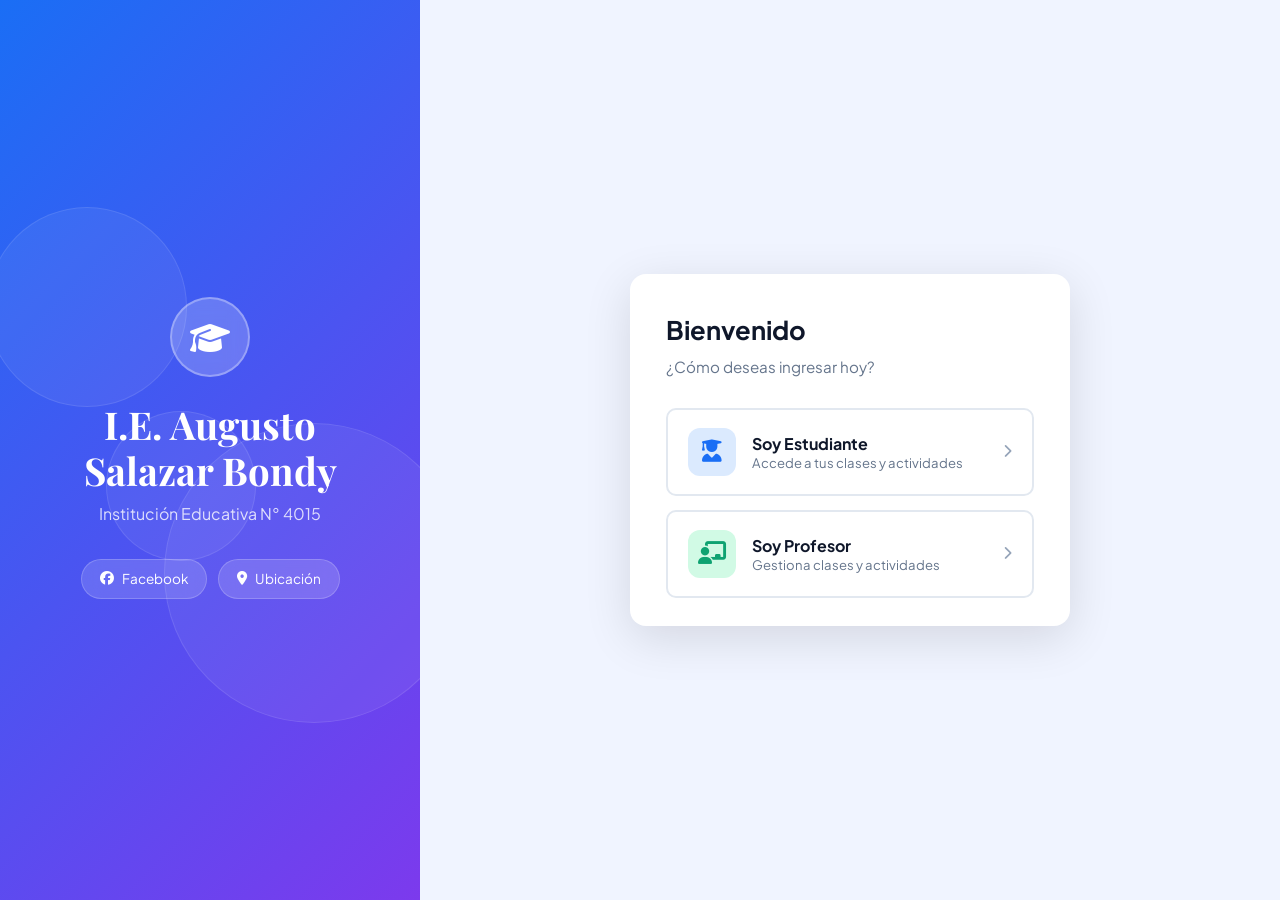
==== index.html @ 87910384 "request" ====
<!DOCTYPE html>
<html lang="es">
<head>
  <meta charset="UTF-8" />
  <meta name="viewport" content="width=device-width, initial-scale=1.0"/>
  <title>I.E. Augusto Salazar Bondy 4015</title>
  <link rel="stylesheet" href="style.css"/>
  <link rel="preconnect" href="https://fonts.googleapis.com"/>
  <link href="https://fonts.googleapis.com/css2?family=Plus+Jakarta+Sans:wght@300;400;500;600;700;800&family=Playfair+Display:wght@600;700&display=swap" rel="stylesheet"/>
  <link rel="stylesheet" href="https://cdnjs.cloudflare.com/ajax/libs/font-awesome/6.5.0/css/all.min.css"/>
</head>
<body class="login-page">

  <!-- Loader global -->
  <div id="global-loader" class="global-loader">
    <div class="loader-inner">
      <div class="loader-logo">ASB</div>
      <div class="loader-spinner"></div>
      <p>Cargando plataforma...</p>
    </div>
  </div>

  <!-- Notificaciones -->
  <div id="toast-container" class="toast-container"></div>

  <!-- Página principal de login -->
  <div class="login-wrapper" id="login-wrapper">
    
    <!-- Panel izquierdo decorativo -->
    <div class="login-left">
      <div class="login-left-content">
        <div class="school-badge">
          <div class="badge-icon"><i class="fas fa-graduation-cap"></i></div>
        </div>
        <h1 class="school-title">I.E. Augusto<br>Salazar Bondy</h1>
        <p class="school-sub">Institución Educativa N° 4015</p>
        <div class="school-links">
          <a href="https://www.facebook.com/share/18pBELJ6jw/" target="_blank" class="social-link">
            <i class="fab fa-facebook"></i> Facebook
          </a>
          <a href="https://share.google/YClJ9vYz95HX5Omny" target="_blank" class="social-link">
            <i class="fas fa-map-marker-alt"></i> Ubicación
          </a>
        </div>
        <div class="login-deco-circles">
          <div class="deco-c c1"></div>
          <div class="deco-c c2"></div>
          <div class="deco-c c3"></div>
        </div>
      </div>
    </div>

    <!-- Panel derecho: formularios -->
    <div class="login-right">
      <div class="login-card" id="login-card">

        <!-- Selector de rol -->
        <div id="role-selector" class="auth-section active">
          <div class="auth-header">
            <h2>Bienvenido</h2>
            <p>¿Cómo deseas ingresar hoy?</p>
          </div>
          <div class="role-buttons">
            <button class="role-btn student-btn" onclick="selectRole('student')">
              <div class="role-icon"><i class="fas fa-user-graduate"></i></div>
              <div class="role-info">
                <span class="role-title">Soy Estudiante</span>
                <span class="role-desc">Accede a tus clases y actividades</span>
              </div>
              <i class="fas fa-chevron-right role-arrow"></i>
            </button>
            <button class="role-btn teacher-btn" onclick="selectRole('teacher')">
              <div class="role-icon"><i class="fas fa-chalkboard-teacher"></i></div>
              <div class="role-info">
                <span class="role-title">Soy Profesor</span>
                <span class="role-desc">Gestiona clases y actividades</span>
              </div>
              <i class="fas fa-chevron-right role-arrow"></i>
            </button>
          </div>
        </div>

        <!-- Login Estudiante -->
        <div id="student-login" class="auth-section">
          <div class="auth-header">
            <button class="back-btn" onclick="goBack()"><i class="fas fa-arrow-left"></i></button>
            <div class="auth-title-wrap">
              <div class="auth-avatar student"><i class="fas fa-user-graduate"></i></div>
              <div>
                <h2>Estudiante</h2>
                <p>Ingresa con tu cuenta</p>
              </div>
            </div>
          </div>
          <form id="student-login-form" onsubmit="handleStudentLogin(event)">
            <div class="form-group">
              <label>Correo electrónico</label>
              <div class="input-wrap">
                <i class="fas fa-envelope"></i>
                <input type="email" id="s-email" placeholder="tu@correo.com" required/>
              </div>
            </div>
            <div class="form-group">
              <label>Contraseña</label>
              <div class="input-wrap">
                <i class="fas fa-lock"></i>
                <input type="password" id="s-password" placeholder="••••••••" required/>
                <button type="button" class="toggle-pw" onclick="togglePw('s-password',this)"><i class="fas fa-eye"></i></button>
              </div>
            </div>
            <button type="submit" class="btn-primary full-width" id="s-login-btn">
              <span>Ingresar</span>
              <i class="fas fa-arrow-right"></i>
            </button>
          </form>
          <div class="auth-footer">
            <p>¿No tienes cuenta? <a href="#" onclick="showSection('student-register')">Regístrate</a></p>
            <!-- Estudiantes NO pueden recuperar contraseña -->
          </div>
        </div>

        <!-- Registro Estudiante -->
        <div id="student-register" class="auth-section">
          <div class="auth-header">
            <button class="back-btn" onclick="showSection('student-login')"><i class="fas fa-arrow-left"></i></button>
            <div class="auth-title-wrap">
              <div class="auth-avatar student"><i class="fas fa-user-graduate"></i></div>
              <div>
                <h2>Crear cuenta</h2>
                <p>Registro de estudiante</p>
              </div>
            </div>
          </div>
          <form id="student-register-form" onsubmit="handleStudentRegister(event)">
            <div class="form-group">
              <label>Nombre completo</label>
              <div class="input-wrap">
                <i class="fas fa-user"></i>
                <input type="text" id="s-name" placeholder="Tu nombre completo" required/>
              </div>
            </div>
            <div class="form-group">
              <label>Correo electrónico</label>
              <div class="input-wrap">
                <i class="fas fa-envelope"></i>
                <input type="email" id="s-reg-email" placeholder="tu@correo.com" required/>
              </div>
            </div>
            <div class="form-group">
              <label>Contraseña</label>
              <div class="input-wrap">
                <i class="fas fa-lock"></i>
                <input type="password" id="s-reg-password" placeholder="Mínimo 6 caracteres" required minlength="6"/>
                <button type="button" class="toggle-pw" onclick="togglePw('s-reg-password',this)"><i class="fas fa-eye"></i></button>
              </div>
            </div>
            <div class="form-group">
              <label>Grado / Sección</label>
              <div class="input-wrap">
                <i class="fas fa-chalkboard"></i>
                <input type="text" id="s-grade" placeholder="Ej: 3ro A"/>
              </div>
            </div>
            <button type="submit" class="btn-primary full-width" id="s-reg-btn">
              <span>Crear cuenta</span>
              <i class="fas fa-user-plus"></i>
            </button>
          </form>
          <div class="auth-footer">
            <p>¿Ya tienes cuenta? <a href="#" onclick="showSection('student-login')">Inicia sesión</a></p>
          </div>
        </div>

        <!-- Login Profesor -->
        <div id="teacher-login" class="auth-section">
          <div class="auth-header">
            <button class="back-btn" onclick="goBack()"><i class="fas fa-arrow-left"></i></button>
            <div class="auth-title-wrap">
              <div class="auth-avatar teacher"><i class="fas fa-chalkboard-teacher"></i></div>
              <div>
                <h2>Profesor</h2>
                <p>Ingresa con tu cuenta</p>
              </div>
            </div>
          </div>
          <form id="teacher-login-form" onsubmit="handleTeacherLogin(event)">
            <div class="form-group">
              <label>Correo electrónico</label>
              <div class="input-wrap">
                <i class="fas fa-envelope"></i>
                <input type="email" id="t-email" placeholder="tu@correo.com" required/>
              </div>
            </div>
            <div class="form-group">
              <label>Contraseña</label>
              <div class="input-wrap">
                <i class="fas fa-lock"></i>
                <input type="password" id="t-password" placeholder="••••••••" required/>
                <button type="button" class="toggle-pw" onclick="togglePw('t-password',this)"><i class="fas fa-eye"></i></button>
              </div>
            </div>
            <button type="submit" class="btn-primary full-width" id="t-login-btn">
              <span>Ingresar</span>
              <i class="fas fa-arrow-right"></i>
            </button>
          </form>
          <div class="auth-footer">
            <p>¿No tienes cuenta? <a href="#" onclick="showSection('teacher-register')">Regístrate</a></p>
            <p><a href="#" onclick="showSection('recover-password')" class="recover-link"><i class="fas fa-key"></i> Recuperar contraseña</a></p>
          </div>
        </div>

        <!-- Registro Profesor -->
        <div id="teacher-register" class="auth-section">
          <div class="auth-header">
            <button class="back-btn" onclick="showSection('teacher-login')"><i class="fas fa-arrow-left"></i></button>
            <div class="auth-title-wrap">
              <div class="auth-avatar teacher"><i class="fas fa-chalkboard-teacher"></i></div>
              <div>
                <h2>Registro Profesor</h2>
                <p>Crea tu cuenta docente</p>
              </div>
            </div>
          </div>
          <form id="teacher-register-form" onsubmit="handleTeacherRegister(event)">
            <div class="form-group">
              <label>Nombre completo</label>
              <div class="input-wrap">
                <i class="fas fa-user"></i>
                <input type="text" id="t-name" placeholder="Tu nombre completo" required/>
              </div>
            </div>
            <div class="form-group">
              <label>Correo electrónico</label>
              <div class="input-wrap">
                <i class="fas fa-envelope"></i>
                <input type="email" id="t-reg-email" placeholder="tu@correo.com" required/>
              </div>
            </div>
            <div class="form-group">
              <label>Contraseña</label>
              <div class="input-wrap">
                <i class="fas fa-lock"></i>
                <input type="password" id="t-reg-password" placeholder="Mínimo 6 caracteres" required minlength="6"/>
                <button type="button" class="toggle-pw" onclick="togglePw('t-reg-password',this)"><i class="fas fa-eye"></i></button>
              </div>
            </div>
            <div class="form-group">
              <label>Especialidad / Curso</label>
              <div class="input-wrap">
                <i class="fas fa-book"></i>
                <input type="text" id="t-specialty" placeholder="Ej: Matemáticas"/>
              </div>
            </div>
            <div class="form-group">
              <label>Código de acceso docente</label>
              <div class="input-wrap">
                <i class="fas fa-shield-alt"></i>
                <input type="password" id="t-access-code" placeholder="Código proporcionado por dirección" required/>
              </div>
            </div>
            <button type="submit" class="btn-primary full-width" id="t-reg-btn">
              <span>Crear cuenta</span>
              <i class="fas fa-chalkboard-teacher"></i>
            </button>
          </form>
          <div class="auth-footer">
            <p>¿Ya tienes cuenta? <a href="#" onclick="showSection('teacher-login')">Inicia sesión</a></p>
          </div>
        </div>

        <!-- Recuperar contraseña (solo profesores/admin) -->
        <div id="recover-password" class="auth-section">
          <div class="auth-header">
            <button class="back-btn" onclick="showSection('teacher-login')"><i class="fas fa-arrow-left"></i></button>
            <div class="auth-title-wrap">
              <div class="auth-avatar teacher"><i class="fas fa-key"></i></div>
              <div>
                <h2>Recuperar contraseña</h2>
                <p>Solo para docentes</p>
              </div>
            </div>
          </div>
          <form id="recover-form" onsubmit="handleRecover(event)">
            <div class="form-group">
              <label>Correo electrónico</label>
              <div class="input-wrap">
                <i class="fas fa-envelope"></i>
                <input type="email" id="r-email" placeholder="tu@correo.com" required/>
              </div>
            </div>
            <button type="submit" class="btn-primary full-width" id="r-btn">
              <span>Enviar enlace</span>
              <i class="fas fa-paper-plane"></i>
            </button>
          </form>
          <div class="auth-footer">
            <p><a href="#" onclick="showSection('teacher-login')">Volver al inicio de sesión</a></p>
          </div>
        </div>

      </div>
    </div>
  </div>

  <script src="script.js"></script>
</body>
</html>
---- style.css ----
/* ============================================
   I.E. AUGUSTO SALAZAR BONDY 4015
   Plataforma Educativa - Estilos Globales
   ============================================ */

/* Variables de color */
:root {
  --primary: #1a6ef5;
  --primary-dark: #1255cc;
  --primary-light: #e8f0fe;
  --secondary: #0ea271;
  --secondary-light: #d1fae5;
  --accent: #f59e0b;
  --danger: #ef4444;
  --danger-light: #fee2e2;
  --warning: #f97316;
  --purple: #7c3aed;
  --purple-light: #ede9fe;

  --bg: #f5f7fb;
  --bg-card: #ffffff;
  --bg-sidebar: #ffffff;
  --text: #0f172a;
  --text-secondary: #64748b;
  --text-muted: #94a3b8;
  --border: #e2e8f0;
  --border-light: #f1f5f9;
  --shadow: 0 1px 3px rgba(0,0,0,0.06), 0 4px 16px rgba(0,0,0,0.04);
  --shadow-md: 0 4px 24px rgba(0,0,0,0.08);
  --shadow-lg: 0 12px 48px rgba(0,0,0,0.12);
  --radius: 16px;
  --radius-sm: 10px;
  --sidebar-w: 260px;
  --header-h: 64px;
  --font: 'Plus Jakarta Sans', sans-serif;
}

/* Modo oscuro */
[data-theme="dark"] {
  --bg: #0f172a;
  --bg-card: #1e293b;
  --bg-sidebar: #1e293b;
  --text: #f1f5f9;
  --text-secondary: #94a3b8;
  --text-muted: #64748b;
  --border: #334155;
  --border-light: #1e293b;
  --shadow: 0 1px 3px rgba(0,0,0,0.3), 0 4px 16px rgba(0,0,0,0.2);
  --primary-light: #1e3a5f;
  --secondary-light: #064e3b;
}

/* Reset */
*, *::before, *::after { box-sizing: border-box; margin: 0; padding: 0; }
html { scroll-behavior: smooth; }
body {
  font-family: var(--font);
  background: var(--bg);
  color: var(--text);
  line-height: 1.6;
  transition: background 0.3s, color 0.3s;
  min-height: 100vh;
}
a { color: var(--primary); text-decoration: none; }
a:hover { text-decoration: underline; }
img { max-width: 100%; }
button { cursor: pointer; font-family: var(--font); }
input, textarea, select { font-family: var(--font); }

/* ============ LOADER ============ */
.global-loader {
  position: fixed; inset: 0;
  background: var(--bg-card);
  display: flex; align-items: center; justify-content: center;
  z-index: 9999;
  transition: opacity 0.4s, visibility 0.4s;
}
.global-loader.hidden { opacity: 0; visibility: hidden; pointer-events: none; }
.loader-inner { text-align: center; }
.loader-logo {
  font-family: 'Playfair Display', serif;
  font-size: 2.5rem; font-weight: 700;
  color: var(--primary);
  letter-spacing: 3px;
  margin-bottom: 20px;
  animation: pulse 1.5s ease-in-out infinite;
}
.loader-spinner {
  width: 40px; height: 40px;
  border: 3px solid var(--border);
  border-top-color: var(--primary);
  border-radius: 50%;
  animation: spin 0.8s linear infinite;
  margin: 0 auto 16px;
}
.loader-inner p { color: var(--text-secondary); font-size: 0.9rem; }
@keyframes spin { to { transform: rotate(360deg); } }
@keyframes pulse { 0%,100% { opacity:1; } 50% { opacity:0.5; } }

/* ============ TOAST ============ */
.toast-container {
  position: fixed; top: 20px; right: 20px;
  z-index: 10000; display: flex; flex-direction: column; gap: 10px;
}
.toast {
  background: var(--bg-card); border: 1px solid var(--border);
  border-radius: var(--radius-sm); padding: 14px 18px;
  box-shadow: var(--shadow-md); display: flex; align-items: center; gap: 12px;
  min-width: 280px; max-width: 380px;
  animation: slideInRight 0.3s ease;
  transition: opacity 0.3s;
}
.toast.hide { opacity: 0; }
.toast-icon { font-size: 1.1rem; }
.toast.success .toast-icon { color: var(--secondary); }
.toast.error .toast-icon { color: var(--danger); }
.toast.info .toast-icon { color: var(--primary); }
.toast.warning .toast-icon { color: var(--accent); }
.toast-msg { flex: 1; font-size: 0.9rem; color: var(--text); }
.toast-close { background: none; border: none; color: var(--text-muted); font-size: 1rem; padding: 0; }
@keyframes slideInRight { from { transform: translateX(100%); opacity:0; } to { transform: translateX(0); opacity:1; } }

/* ============ LOGIN ============ */
.login-page { background: #f0f4ff; }
.login-wrapper { display: flex; min-height: 100vh; }

/* Panel izquierdo */
.login-left {
  width: 420px; min-width: 420px;
  background: linear-gradient(135deg, #1a6ef5 0%, #7c3aed 100%);
  display: flex; align-items: center; justify-content: center;
  position: relative; overflow: hidden;
}
.login-left-content { position: relative; z-index: 2; padding: 40px; text-align: center; color: white; }
.school-badge {
  width: 80px; height: 80px;
  background: rgba(255,255,255,0.2);
  border-radius: 50%; display: flex; align-items: center; justify-content: center;
  margin: 0 auto 24px; font-size: 2rem;
  backdrop-filter: blur(10px);
  border: 2px solid rgba(255,255,255,0.3);
}
.school-title {
  font-family: 'Playfair Display', serif;
  font-size: 2.4rem; line-height: 1.2;
  font-weight: 700; color: white; margin-bottom: 8px;
}
.school-sub { color: rgba(255,255,255,0.8); font-size: 1rem; margin-bottom: 28px; }
.social-link {
  display: inline-flex; align-items: center; gap: 8px;
  background: rgba(255,255,255,0.15);
  color: white; padding: 8px 18px; border-radius: 50px;
  font-size: 0.85rem; margin: 4px;
  backdrop-filter: blur(10px);
  border: 1px solid rgba(255,255,255,0.2);
  transition: background 0.2s;
}
.social-link:hover { background: rgba(255,255,255,0.25); text-decoration: none; }

/* Círculos decorativos */
.login-deco-circles { position: absolute; inset: 0; pointer-events: none; }
.deco-c {
  position: absolute; border-radius: 50%;
  background: rgba(255,255,255,0.06); border: 1px solid rgba(255,255,255,0.1);
}
.c1 { width: 300px; height: 300px; bottom: -80px; right: -80px; }
.c2 { width: 200px; height: 200px; top: -50px; left: -50px; }
.c3 { width: 150px; height: 150px; top: 40%; left: 20%; }

/* Panel derecho */
.login-right {
  flex: 1; display: flex; align-items: center; justify-content: center;
  padding: 40px 20px;
}
.login-card {
  background: white; border-radius: var(--radius);
  box-shadow: var(--shadow-lg); width: 100%; max-width: 440px;
  overflow: hidden; position: relative;
}

/* Secciones auth */
.auth-section { display: none; padding: 36px 36px 28px; }
.auth-section.active { display: block; animation: fadeInUp 0.3s ease; }
@keyframes fadeInUp { from { opacity:0; transform:translateY(12px); } to { opacity:1; transform:translateY(0); } }

.auth-header { margin-bottom: 28px; position: relative; }
.auth-header h2 { font-size: 1.6rem; font-weight: 700; color: var(--text); }
.auth-header p { color: var(--text-secondary); font-size: 0.95rem; margin-top: 4px; }
.auth-title-wrap { display: flex; align-items: center; gap: 14px; }
.auth-avatar {
  width: 50px; height: 50px; border-radius: 50%;
  display: flex; align-items: center; justify-content: center;
  font-size: 1.3rem; flex-shrink: 0;
}
.auth-avatar.student { background: #dbeafe; color: var(--primary); }
.auth-avatar.teacher { background: var(--secondary-light); color: var(--secondary); }
.back-btn {
  position: absolute; top: 0; left: 0;
  background: var(--border-light); border: none;
  width: 36px; height: 36px; border-radius: 50%;
  color: var(--text-secondary); font-size: 0.9rem;
  display: flex; align-items: center; justify-content: center;
  transition: background 0.2s;
}
.back-btn:hover { background: var(--border); }
.auth-title-wrap { padding-left: 52px; }

/* Botones de rol */
.role-buttons { display: flex; flex-direction: column; gap: 14px; margin-top: 8px; }
.role-btn {
  display: flex; align-items: center; gap: 16px;
  padding: 18px 20px; border-radius: var(--radius-sm);
  border: 2px solid var(--border); background: white;
  cursor: pointer; transition: all 0.2s; text-align: left; width: 100%;
}
.role-btn:hover { border-color: var(--primary); background: var(--primary-light); transform: translateY(-1px); }
.role-icon { width: 48px; height: 48px; border-radius: 12px; display: flex; align-items: center; justify-content: center; font-size: 1.4rem; flex-shrink: 0; }
.student-btn .role-icon { background: #dbeafe; color: var(--primary); }
.teacher-btn .role-icon { background: var(--secondary-light); color: var(--secondary); }
.role-info { flex: 1; }
.role-title { display: block; font-weight: 700; font-size: 1rem; color: var(--text); }
.role-desc { font-size: 0.82rem; color: var(--text-secondary); }
.role-arrow { color: var(--text-muted); font-size: 0.85rem; }

/* Formularios */
.form-group { margin-bottom: 18px; }
.form-group label { display: block; font-size: 0.85rem; font-weight: 600; color: var(--text); margin-bottom: 6px; }
.input-wrap { position: relative; display: flex; align-items: center; }
.input-wrap > i:first-child {
  position: absolute; left: 14px; color: var(--text-muted); font-size: 0.9rem; pointer-events: none;
}
.input-wrap input {
  width: 100%; padding: 12px 14px 12px 40px;
  border: 2px solid var(--border); border-radius: var(--radius-sm);
  font-size: 0.95rem; color: var(--text); background: var(--bg);
  transition: border-color 0.2s;
}
.input-wrap input:focus { outline: none; border-color: var(--primary); background: white; }
.toggle-pw {
  position: absolute; right: 12px;
  background: none; border: none; color: var(--text-muted); padding: 0;
}

/* Botones */
.btn-primary {
  display: inline-flex; align-items: center; justify-content: center; gap: 10px;
  background: var(--primary); color: white;
  border: none; border-radius: var(--radius-sm);
  padding: 13px 24px; font-size: 0.95rem; font-weight: 600;
  cursor: pointer; transition: all 0.2s;
}
.btn-primary:hover { background: var(--primary-dark); transform: translateY(-1px); box-shadow: 0 4px 16px rgba(26,110,245,0.3); }
.btn-primary.full-width { width: 100%; margin-top: 8px; }
.btn-primary:disabled { opacity: 0.6; cursor: not-allowed; transform: none; }

.btn-secondary {
  display: inline-flex; align-items: center; gap: 8px;
  background: var(--bg); color: var(--text); border: 2px solid var(--border);
  border-radius: var(--radius-sm); padding: 10px 18px;
  font-size: 0.9rem; font-weight: 600; transition: all 0.2s;
}
.btn-secondary:hover { border-color: var(--primary); color: var(--primary); }
.btn-danger {
  display: inline-flex; align-items: center; gap: 8px;
  background: var(--danger); color: white; border: none;
  border-radius: var(--radius-sm); padding: 10px 18px;
  font-size: 0.9rem; font-weight: 600; transition: all 0.2s;
}
.btn-success {
  display: inline-flex; align-items: center; gap: 8px;
  background: var(--secondary); color: white; border: none;
  border-radius: var(--radius-sm); padding: 10px 18px;
  font-size: 0.9rem; font-weight: 600; transition: all 0.2s;
}
.btn-success:hover { opacity: 0.9; }

.auth-footer { margin-top: 20px; text-align: center; font-size: 0.87rem; color: var(--text-secondary); }
.auth-footer p { margin: 6px 0; }
.auth-footer a { color: var(--primary); font-weight: 600; }
.recover-link { color: var(--text-secondary) !important; font-weight: 400 !important; font-size: 0.85rem; }
.recover-link:hover { color: var(--primary) !important; }

/* ============ LAYOUT DASHBOARD ============ */
.app-layout { display: flex; min-height: 100vh; }
.hidden { display: none !important; }

/* Sidebar */
.sidebar {
  width: var(--sidebar-w); min-width: var(--sidebar-w);
  background: var(--bg-sidebar);
  border-right: 1px solid var(--border);
  display: flex; flex-direction: column;
  position: fixed; top: 0; left: 0; bottom: 0;
  z-index: 100; transition: transform 0.3s;
  overflow-y: auto;
}
.sidebar-header {
  padding: 20px 20px 16px;
  border-bottom: 1px solid var(--border);
}
.sidebar-logo {
  display: flex; align-items: center; gap: 12px;
}
.sidebar-logo-icon {
  width: 40px; height: 40px; background: var(--primary);
  border-radius: 10px; display: flex; align-items: center; justify-content: center;
  color: white; font-size: 1.1rem; flex-shrink: 0;
}
.sidebar-logo-text .school-name { font-size: 0.78rem; font-weight: 700; color: var(--text); line-height: 1.2; }
.sidebar-logo-text .school-code { font-size: 0.72rem; color: var(--text-muted); }

/* Perfil en sidebar */
.sidebar-profile {
  padding: 16px 20px;
  border-bottom: 1px solid var(--border);
  display: flex; align-items: center; gap: 12px;
}
.sidebar-avatar {
  width: 44px; height: 44px; border-radius: 50%;
  background: var(--primary-light); color: var(--primary);
  display: flex; align-items: center; justify-content: center;
  font-size: 1.2rem; font-weight: 700; flex-shrink: 0;
  overflow: hidden;
}
.sidebar-avatar img { width: 100%; height: 100%; object-fit: cover; }
.sidebar-profile-info .profile-name { font-size: 0.9rem; font-weight: 600; color: var(--text); }
.sidebar-profile-info .profile-role {
  font-size: 0.75rem; color: var(--text-muted);
  text-transform: capitalize;
}

/* Nav */
.sidebar-nav { flex: 1; padding: 12px 12px; }
.nav-section-label {
  font-size: 0.7rem; font-weight: 700; text-transform: uppercase;
  letter-spacing: 1px; color: var(--text-muted);
  padding: 8px 8px 4px;
}
.nav-item {
  display: flex; align-items: center; gap: 10px;
  padding: 10px 12px; border-radius: var(--radius-sm);
  color: var(--text-secondary); font-size: 0.9rem; font-weight: 500;
  cursor: pointer; transition: all 0.15s; margin: 2px 0;
  border: none; background: none; width: 100%; text-align: left;
}
.nav-item i { width: 20px; text-align: center; font-size: 1rem; }
.nav-item:hover { background: var(--border-light); color: var(--text); }
.nav-item.active { background: var(--primary-light); color: var(--primary); font-weight: 700; }
.nav-item .nav-badge {
  margin-left: auto; background: var(--danger); color: white;
  font-size: 0.7rem; padding: 2px 7px; border-radius: 50px; font-weight: 700;
}

/* Sidebar footer */
.sidebar-footer { padding: 16px 12px; border-top: 1px solid var(--border); }
.theme-toggle-btn, .logout-btn {
  display: flex; align-items: center; gap: 10px;
  padding: 10px 12px; border-radius: var(--radius-sm);
  color: var(--text-secondary); font-size: 0.9rem; font-weight: 500;
  cursor: pointer; transition: all 0.15s; width: 100%;
  border: none; background: none; text-align: left;
}
.theme-toggle-btn:hover { background: var(--border-light); color: var(--text); }
.logout-btn:hover { background: var(--danger-light); color: var(--danger); }

/* ============ MAIN CONTENT ============ */
.main-content {
  flex: 1; margin-left: var(--sidebar-w);
  display: flex; flex-direction: column; min-height: 100vh;
}
.topbar {
  height: var(--header-h); background: var(--bg-card);
  border-bottom: 1px solid var(--border);
  display: flex; align-items: center; gap: 16px;
  padding: 0 24px; position: sticky; top: 0; z-index: 50;
}
.topbar-menu-btn {
  display: none; background: none; border: none;
  color: var(--text); font-size: 1.2rem; padding: 6px;
}
.topbar-title { font-size: 1.05rem; font-weight: 700; color: var(--text); flex: 1; }
.topbar-search {
  display: flex; align-items: center; gap: 10px;
  background: var(--bg); border: 2px solid var(--border);
  border-radius: 50px; padding: 8px 16px; min-width: 220px;
}
.topbar-search i { color: var(--text-muted); font-size: 0.9rem; }
.topbar-search input { background: none; border: none; font-size: 0.9rem; color: var(--text); flex: 1; }
.topbar-search input:focus { outline: none; }

.page-content { padding: 28px 32px; flex: 1; }

/* ============ CARDS ============ */
.card {
  background: var(--bg-card); border-radius: var(--radius);
  border: 1px solid var(--border); box-shadow: var(--shadow); overflow: hidden;
}
.card-header { padding: 20px 24px 16px; border-bottom: 1px solid var(--border); display: flex; align-items: center; justify-content: space-between; gap: 12px; }
.card-header h3 { font-size: 1rem; font-weight: 700; color: var(--text); }
.card-body { padding: 20px 24px; }

/* ============ STATS CARDS ============ */
.stats-grid { display: grid; grid-template-columns: repeat(auto-fit, minmax(180px, 1fr)); gap: 16px; margin-bottom: 24px; }
.stat-card {
  background: var(--bg-card); border-radius: var(--radius);
  border: 1px solid var(--border); padding: 20px 22px;
  display: flex; align-items: center; gap: 16px;
  box-shadow: var(--shadow);
}
.stat-icon { width: 50px; height: 50px; border-radius: 14px; display: flex; align-items: center; justify-content: center; font-size: 1.3rem; flex-shrink: 0; }
.stat-info .stat-value { font-size: 1.6rem; font-weight: 800; color: var(--text); line-height: 1; }
.stat-info .stat-label { font-size: 0.8rem; color: var(--text-muted); margin-top: 4px; }
.stat-card.blue .stat-icon { background: #dbeafe; color: var(--primary); }
.stat-card.green .stat-icon { background: var(--secondary-light); color: var(--secondary); }
.stat-card.amber .stat-icon { background: #fef3c7; color: var(--accent); }
.stat-card.purple .stat-icon { background: var(--purple-light); color: var(--purple); }
.stat-card.red .stat-icon { background: var(--danger-light); color: var(--danger); }

/* ============ CLASES ============ */
.classes-grid { display: grid; grid-template-columns: repeat(auto-fill, minmax(280px, 1fr)); gap: 18px; }
.class-card {
  background: var(--bg-card); border-radius: var(--radius);
  border: 1px solid var(--border); overflow: hidden;
  cursor: pointer; transition: all 0.2s; box-shadow: var(--shadow);
}
.class-card:hover { transform: translateY(-3px); box-shadow: var(--shadow-md); border-color: var(--primary); }
.class-card-header {
  height: 90px; padding: 18px 20px;
  display: flex; align-items: flex-end;
  position: relative;
}
.class-card-body { padding: 16px 20px; }
.class-name { font-size: 1rem; font-weight: 700; color: white; line-height: 1.3; }
.class-code { font-size: 0.8rem; color: rgba(255,255,255,0.8); margin-top: 2px; }
.class-teacher { font-size: 0.85rem; color: var(--text-secondary); margin-bottom: 8px; }
.class-meta { display: flex; align-items: center; gap: 12px; }
.class-meta span { font-size: 0.8rem; color: var(--text-muted); display: flex; align-items: center; gap: 5px; }
.class-join-form { margin-top: 16px; display: flex; gap: 10px; }
.class-join-form input { flex: 1; padding: 10px 14px; border: 2px solid var(--border); border-radius: var(--radius-sm); font-size: 0.9rem; color: var(--text); background: var(--bg); }
.class-join-form input:focus { outline: none; border-color: var(--primary); }

/* ============ ACTIVIDADES ============ */
.activity-list { display: flex; flex-direction: column; gap: 12px; }
.activity-item {
  background: var(--bg-card); border: 1px solid var(--border);
  border-radius: var(--radius-sm); padding: 16px 20px;
  display: flex; align-items: center; gap: 16px;
  cursor: pointer; transition: all 0.15s;
}
.activity-item:hover { border-color: var(--primary); box-shadow: var(--shadow); }
.activity-icon { width: 44px; height: 44px; border-radius: 12px; display: flex; align-items: center; justify-content: center; font-size: 1.1rem; flex-shrink: 0; }
.activity-info { flex: 1; }
.activity-name { font-size: 0.95rem; font-weight: 600; color: var(--text); }
.activity-meta { font-size: 0.8rem; color: var(--text-muted); margin-top: 3px; display: flex; gap: 12px; }
.activity-status { display: inline-flex; align-items: center; gap: 5px; font-size: 0.78rem; font-weight: 600; padding: 4px 10px; border-radius: 50px; }
.status-pending { background: #fef3c7; color: #92400e; }
.status-submitted { background: var(--secondary-light); color: #065f46; }
.status-graded { background: #dbeafe; color: #1e40af; }
.status-late { background: var(--danger-light); color: #991b1b; }

/* ============ MODAL ============ */
.modal-overlay {
  position: fixed; inset: 0; background: rgba(0,0,0,0.5);
  display: flex; align-items: center; justify-content: center;
  z-index: 1000; padding: 20px;
  backdrop-filter: blur(4px);
  animation: fadeIn 0.2s ease;
}
.modal-overlay.hidden { display: none; }
.modal {
  background: var(--bg-card); border-radius: var(--radius);
  box-shadow: var(--shadow-lg); width: 100%; max-width: 680px;
  max-height: 90vh; overflow-y: auto;
  animation: slideUp 0.3s ease;
}
.modal-header {
  padding: 20px 24px; border-bottom: 1px solid var(--border);
  display: flex; align-items: center; justify-content: space-between;
  position: sticky; top: 0; background: var(--bg-card); z-index: 1;
}
.modal-header h3 { font-size: 1.1rem; font-weight: 700; }
.modal-close { background: none; border: none; font-size: 1.1rem; color: var(--text-muted); cursor: pointer; padding: 4px 8px; border-radius: 6px; }
.modal-close:hover { background: var(--border); color: var(--text); }
.modal-body { padding: 24px; }
.modal-footer { padding: 16px 24px; border-top: 1px solid var(--border); display: flex; justify-content: flex-end; gap: 10px; }
@keyframes fadeIn { from { opacity:0; } to { opacity:1; } }
@keyframes slideUp { from { transform:translateY(20px); opacity:0; } to { transform:translateY(0); opacity:1; } }

/* ============ FORMULARIO ACTIVIDAD ============ */
.question-builder { display: flex; flex-direction: column; gap: 16px; margin-top: 16px; }
.question-item {
  background: var(--bg); border: 2px solid var(--border);
  border-radius: var(--radius-sm); padding: 16px 20px; position: relative;
}
.question-item .question-header { display: flex; align-items: center; gap: 10px; margin-bottom: 12px; }
.question-type-badge { font-size: 0.75rem; font-weight: 700; padding: 3px 10px; border-radius: 50px; background: var(--primary-light); color: var(--primary); }
.remove-question-btn { position: absolute; top: 14px; right: 14px; background: none; border: none; color: var(--danger); cursor: pointer; font-size: 1rem; }
.add-question-menu { display: flex; flex-wrap: wrap; gap: 8px; margin-top: 8px; }
.add-q-btn {
  background: var(--bg); border: 2px solid var(--border);
  border-radius: var(--radius-sm); padding: 8px 14px;
  font-size: 0.82rem; font-weight: 600; color: var(--text-secondary);
  cursor: pointer; transition: all 0.15s; display: flex; align-items: center; gap: 6px;
}
.add-q-btn:hover { border-color: var(--primary); color: var(--primary); background: var(--primary-light); }

/* Respuestas de estudiante */
.activity-form { display: flex; flex-direction: column; gap: 20px; }
.question-block { background: var(--bg-card); border: 1px solid var(--border); border-radius: var(--radius-sm); padding: 20px 24px; }
.question-text { font-size: 0.95rem; font-weight: 600; color: var(--text); margin-bottom: 14px; }
.question-text .q-num { color: var(--primary); margin-right: 8px; }
.answer-textarea {
  width: 100%; min-height: 100px; padding: 12px 16px;
  border: 2px solid var(--border); border-radius: var(--radius-sm);
  font-family: var(--font); font-size: 0.9rem; color: var(--text);
  resize: vertical; background: var(--bg);
}
.answer-textarea:focus { outline: none; border-color: var(--primary); background: white; }
.radio-group, .checkbox-group { display: flex; flex-direction: column; gap: 10px; }
.option-item { display: flex; align-items: center; gap: 12px; cursor: pointer; }
.option-item input[type="radio"], .option-item input[type="checkbox"] { width: 18px; height: 18px; cursor: pointer; accent-color: var(--primary); }
.option-item label { font-size: 0.9rem; color: var(--text); cursor: pointer; }

/* ============ IA RETROALIMENTACIÓN ============ */
.ai-feedback {
  background: linear-gradient(135deg, #f0f4ff 0%, #fdf4ff 100%);
  border: 2px solid var(--primary-light);
  border-radius: var(--radius); padding: 20px 24px; margin-top: 20px;
}
.ai-feedback-header { display: flex; align-items: center; gap: 10px; margin-bottom: 14px; }
.ai-badge { background: linear-gradient(135deg, var(--primary), var(--purple)); color: white; font-size: 0.78rem; font-weight: 700; padding: 4px 12px; border-radius: 50px; }
.ai-feedback h4 { font-size: 1rem; font-weight: 700; color: var(--text); }
.ai-section { margin-bottom: 14px; }
.ai-section-title { font-size: 0.82rem; font-weight: 700; color: var(--text-secondary); text-transform: uppercase; letter-spacing: 0.5px; margin-bottom: 6px; }
.ai-section p { font-size: 0.9rem; color: var(--text); line-height: 1.6; }
.ai-score { display: inline-block; font-size: 1.6rem; font-weight: 800; color: var(--primary); }

/* ============ CALIFICACIONES ============ */
.grade-table { width: 100%; border-collapse: collapse; }
.grade-table th { padding: 12px 16px; text-align: left; font-size: 0.78rem; font-weight: 700; color: var(--text-muted); text-transform: uppercase; letter-spacing: 0.5px; border-bottom: 2px solid var(--border); }
.grade-table td { padding: 14px 16px; border-bottom: 1px solid var(--border-light); font-size: 0.9rem; color: var(--text); }
.grade-table tr:last-child td { border-bottom: none; }
.grade-table tr:hover td { background: var(--border-light); }
.grade-badge { display: inline-flex; align-items: center; justify-content: center; font-size: 0.85rem; font-weight: 700; padding: 4px 12px; border-radius: 50px; }
.grade-a { background: var(--secondary-light); color: #065f46; }
.grade-b { background: #dbeafe; color: #1e40af; }
.grade-c { background: #fef3c7; color: #92400e; }
.grade-d { background: var(--danger-light); color: #991b1b; }

/* ============ ANUNCIOS ============ */
.announcement-list { display: flex; flex-direction: column; gap: 14px; }
.announcement-item {
  background: var(--bg-card); border: 1px solid var(--border);
  border-left: 4px solid var(--primary); border-radius: var(--radius-sm);
  padding: 16px 20px;
}
.announcement-title { font-size: 0.95rem; font-weight: 700; color: var(--text); margin-bottom: 6px; }
.announcement-body { font-size: 0.9rem; color: var(--text-secondary); line-height: 1.6; }
.announcement-meta { font-size: 0.8rem; color: var(--text-muted); margin-top: 10px; display: flex; gap: 16px; }

/* ============ RECURSOS ============ */
.resources-list { display: flex; flex-direction: column; gap: 10px; }
.resource-item {
  display: flex; align-items: center; gap: 14px;
  background: var(--bg); border: 1px solid var(--border);
  border-radius: var(--radius-sm); padding: 12px 16px;
  cursor: pointer; transition: all 0.15s;
}
.resource-item:hover { border-color: var(--primary); background: var(--primary-light); }
.resource-icon { width: 36px; height: 36px; border-radius: 8px; display: flex; align-items: center; justify-content: center; font-size: 1rem; flex-shrink: 0; }
.resource-pdf { background: #fee2e2; color: var(--danger); }
.resource-img { background: #dbeafe; color: var(--primary); }
.resource-vid { background: #fef3c7; color: var(--accent); }
.resource-doc { background: var(--secondary-light); color: var(--secondary); }
.resource-name { font-size: 0.9rem; font-weight: 600; color: var(--text); }
.resource-size { font-size: 0.78rem; color: var(--text-muted); margin-top: 2px; }

/* ============ ALUMNOS LISTA ============ */
.students-list { display: flex; flex-direction: column; gap: 10px; }
.student-item {
  display: flex; align-items: center; gap: 14px;
  background: var(--bg-card); border: 1px solid var(--border);
  border-radius: var(--radius-sm); padding: 12px 16px;
}
.student-avatar { width: 40px; height: 40px; border-radius: 50%; background: var(--primary-light); color: var(--primary); display: flex; align-items: center; justify-content: center; font-size: 0.95rem; font-weight: 700; flex-shrink: 0; overflow: hidden; }
.student-name { font-size: 0.9rem; font-weight: 600; color: var(--text); }
.student-meta { font-size: 0.8rem; color: var(--text-muted); margin-top: 2px; }
.student-progress { margin-left: auto; text-align: right; }
.progress-bar-wrap { width: 80px; height: 6px; background: var(--border); border-radius: 3px; overflow: hidden; }
.progress-bar { height: 100%; background: var(--secondary); border-radius: 3px; }

/* ============ EMPTY STATE ============ */
.empty-state { text-align: center; padding: 48px 20px; }
.empty-state .empty-icon { font-size: 3rem; color: var(--border); margin-bottom: 16px; }
.empty-state h3 { font-size: 1rem; font-weight: 700; color: var(--text); margin-bottom: 8px; }
.empty-state p { font-size: 0.9rem; color: var(--text-muted); }

/* ============ MISC ============ */
.page-header { display: flex; align-items: center; justify-content: space-between; margin-bottom: 24px; flex-wrap: wrap; gap: 12px; }
.page-header h2 { font-size: 1.4rem; font-weight: 800; color: var(--text); }
.page-header p { font-size: 0.9rem; color: var(--text-secondary); margin-top: 2px; }
.section-title { font-size: 1rem; font-weight: 700; color: var(--text); margin-bottom: 16px; }
.two-col { display: grid; grid-template-columns: 1fr 1fr; gap: 20px; }
.form-label { font-size: 0.85rem; font-weight: 600; color: var(--text); margin-bottom: 6px; display: block; }
.form-input {
  width: 100%; padding: 11px 14px;
  border: 2px solid var(--border); border-radius: var(--radius-sm);
  font-size: 0.9rem; color: var(--text); background: var(--bg);
  transition: border-color 0.2s;
}
.form-input:focus { outline: none; border-color: var(--primary); background: var(--bg-card); }
select.form-input { cursor: pointer; }
textarea.form-input { min-height: 90px; resize: vertical; }
.tag { display: inline-flex; align-items: center; gap: 5px; padding: 3px 10px; border-radius: 50px; font-size: 0.78rem; font-weight: 600; }
.tag-blue { background: var(--primary-light); color: var(--primary); }
.tag-green { background: var(--secondary-light); color: var(--secondary); }
.divider { border: none; border-top: 1px solid var(--border); margin: 20px 0; }
.loading-spinner { display: flex; align-items: center; justify-content: center; padding: 40px; }
.loading-spinner::after {
  content: ''; width: 32px; height: 32px;
  border: 3px solid var(--border); border-top-color: var(--primary);
  border-radius: 50%; animation: spin 0.8s linear infinite;
}
.avatar-initials { font-weight: 700; font-size: 1rem; }

/* ============ RESPONSIVE ============ */
@media (max-width: 900px) {
  .login-left { display: none; }
  .login-right { padding: 24px 16px; }
  .auth-section { padding: 28px 24px 24px; }
  .sidebar { transform: translateX(-100%); }
  .sidebar.open { transform: translateX(0); }
  .main-content { margin-left: 0; }
  .topbar-menu-btn { display: block; }
  .sidebar-overlay {
    position: fixed; inset: 0; background: rgba(0,0,0,0.4);
    z-index: 99; display: none;
  }
  .sidebar-overlay.show { display: block; }
  .page-content { padding: 20px 16px; }
  .two-col { grid-template-columns: 1fr; }
}
@media (max-width: 600px) {
  .stats-grid { grid-template-columns: 1fr 1fr; }
  .classes-grid { grid-template-columns: 1fr; }
  .modal { border-radius: var(--radius) var(--radius) 0 0; margin-top: auto; }
  .modal-overlay { align-items: flex-end; padding: 0; }
}
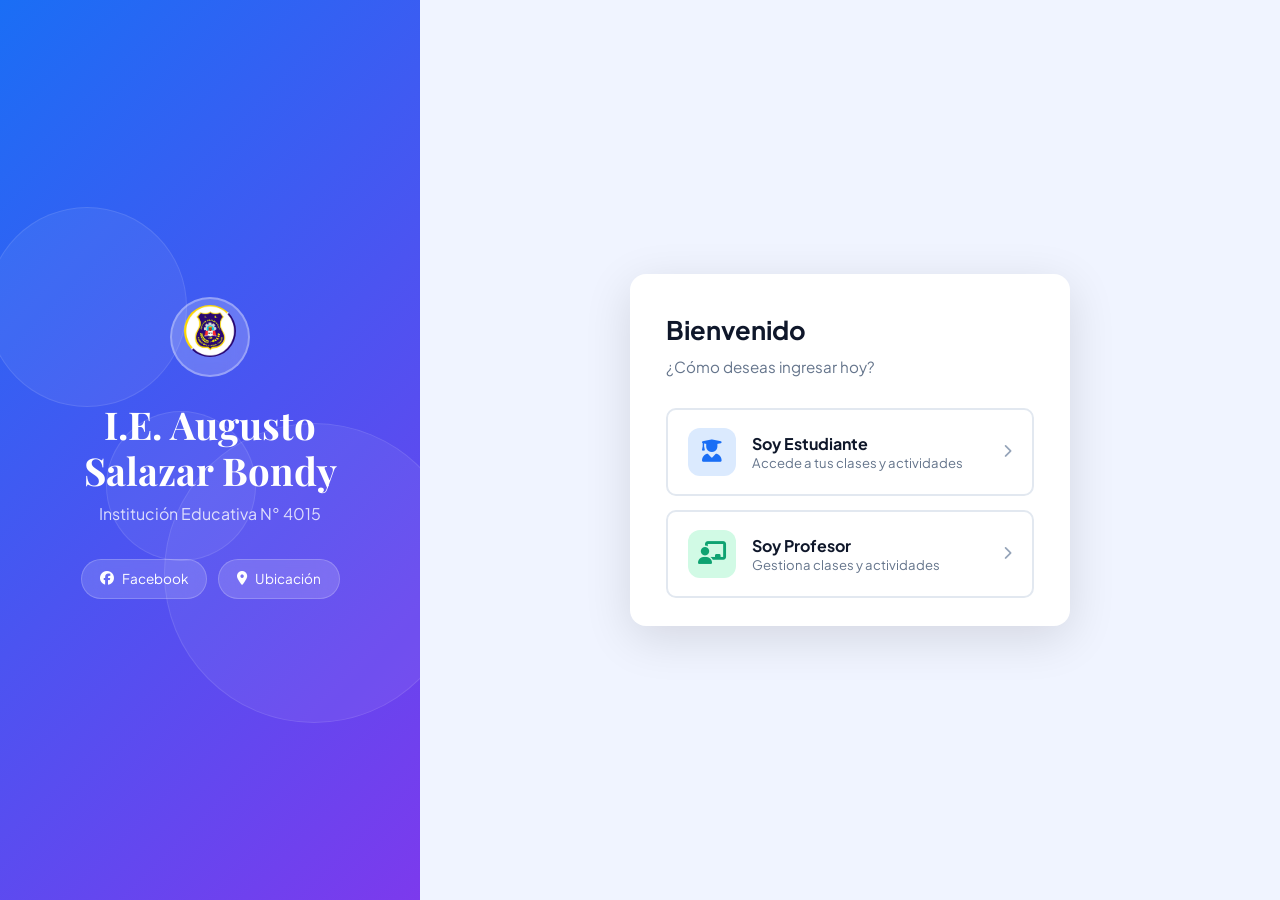
==== commit 6602bfac: "." ====
--- a/index.html
+++ b/index.html
@@ -5,6 +5,7 @@
   <meta name="viewport" content="width=device-width, initial-scale=1.0"/>
   <title>I.E. Augusto Salazar Bondy 4015</title>
   <link rel="stylesheet" href="style.css"/>
+  <link rel="icon" type="image/png" href="assets/logo.png"/>
   <link rel="preconnect" href="https://fonts.googleapis.com"/>
   <link href="https://fonts.googleapis.com/css2?family=Plus+Jakarta+Sans:wght@300;400;500;600;700;800&family=Playfair+Display:wght@600;700&display=swap" rel="stylesheet"/>
   <link rel="stylesheet" href="https://cdnjs.cloudflare.com/ajax/libs/font-awesome/6.5.0/css/all.min.css"/>
@@ -30,7 +31,7 @@
     <div class="login-left">
       <div class="login-left-content">
         <div class="school-badge">
-          <div class="badge-icon"><i class="fas fa-graduation-cap"></i></div>
+          <div class="badge-icon"><img src="assets/logo.png" style="width:52px;height:52px;object-fit:contain;border-radius:50%"/></div>
         </div>
         <h1 class="school-title">I.E. Augusto<br>Salazar Bondy</h1>
         <p class="school-sub">Institución Educativa N° 4015</p>
--- a/style.css
+++ b/style.css
@@ -646,3 +646,41 @@
   .modal { border-radius: var(--radius) var(--radius) 0 0; margin-top: auto; }
   .modal-overlay { align-items: flex-end; padding: 0; }
 }
+
+/* ============ MODO OSCURO — FIXES ============ */
+[data-theme="dark"] .login-card { background: var(--bg-card); }
+[data-theme="dark"] .auth-section { background: var(--bg-card); }
+[data-theme="dark"] .role-btn { background: var(--bg-card); border-color: var(--border); color: var(--text); }
+[data-theme="dark"] .role-btn:hover { background: var(--primary-light); border-color: var(--primary); }
+[data-theme="dark"] .role-title { color: var(--text); }
+[data-theme="dark"] .role-desc { color: var(--text-secondary); }
+[data-theme="dark"] .input-wrap input { background: #0f172a; color: var(--text); border-color: var(--border); }
+[data-theme="dark"] .input-wrap input:focus { background: #1e293b; border-color: var(--primary); }
+[data-theme="dark"] .modal { background: var(--bg-card); }
+[data-theme="dark"] .modal-header { background: var(--bg-card); }
+[data-theme="dark"] .question-block { background: #1e293b; border-color: var(--border); }
+[data-theme="dark"] .answer-textarea { background: #0f172a; color: var(--text); border-color: var(--border); }
+[data-theme="dark"] .answer-textarea:focus { background: #1e293b; }
+[data-theme="dark"] .question-item { background: #1e293b; border-color: var(--border); }
+[data-theme="dark"] .add-q-btn { background: var(--bg-card); color: var(--text-secondary); border-color: var(--border); }
+[data-theme="dark"] .add-q-btn:hover { border-color: var(--primary); color: var(--primary); background: var(--primary-light); }
+[data-theme="dark"] .form-input { background: #0f172a; color: var(--text); border-color: var(--border); }
+[data-theme="dark"] .form-input:focus { background: #1e293b; }
+[data-theme="dark"] .topbar { background: var(--bg-card); }
+[data-theme="dark"] .topbar-search { background: #0f172a; border-color: var(--border); }
+[data-theme="dark"] .topbar-search input { color: var(--text); }
+[data-theme="dark"] .class-card { background: var(--bg-card); }
+[data-theme="dark"] .activity-item { background: var(--bg-card); }
+[data-theme="dark"] .student-item { background: var(--bg-card); }
+[data-theme="dark"] .resource-item { background: var(--bg); }
+[data-theme="dark"] .announcement-item { background: var(--bg-card); }
+[data-theme="dark"] .grade-table th { color: var(--text-muted); }
+[data-theme="dark"] .grade-table td { color: var(--text); }
+[data-theme="dark"] .stat-card { background: var(--bg-card); }
+[data-theme="dark"] .ai-feedback { background: #1a1f35; border-color: #2d3a6e; }
+[data-theme="dark"] option { background: #1e293b; color: var(--text); }
+[data-theme="dark"] .back-btn { background: var(--border); color: var(--text); }
+[data-theme="dark"] .auth-footer a { color: var(--primary); }
+[data-theme="dark"] .school-sub { color: rgba(255,255,255,0.8); }
+[data-theme="dark"] .loader-logo { color: var(--primary); }
+[data-theme="dark"] .global-loader { background: var(--bg-card); }
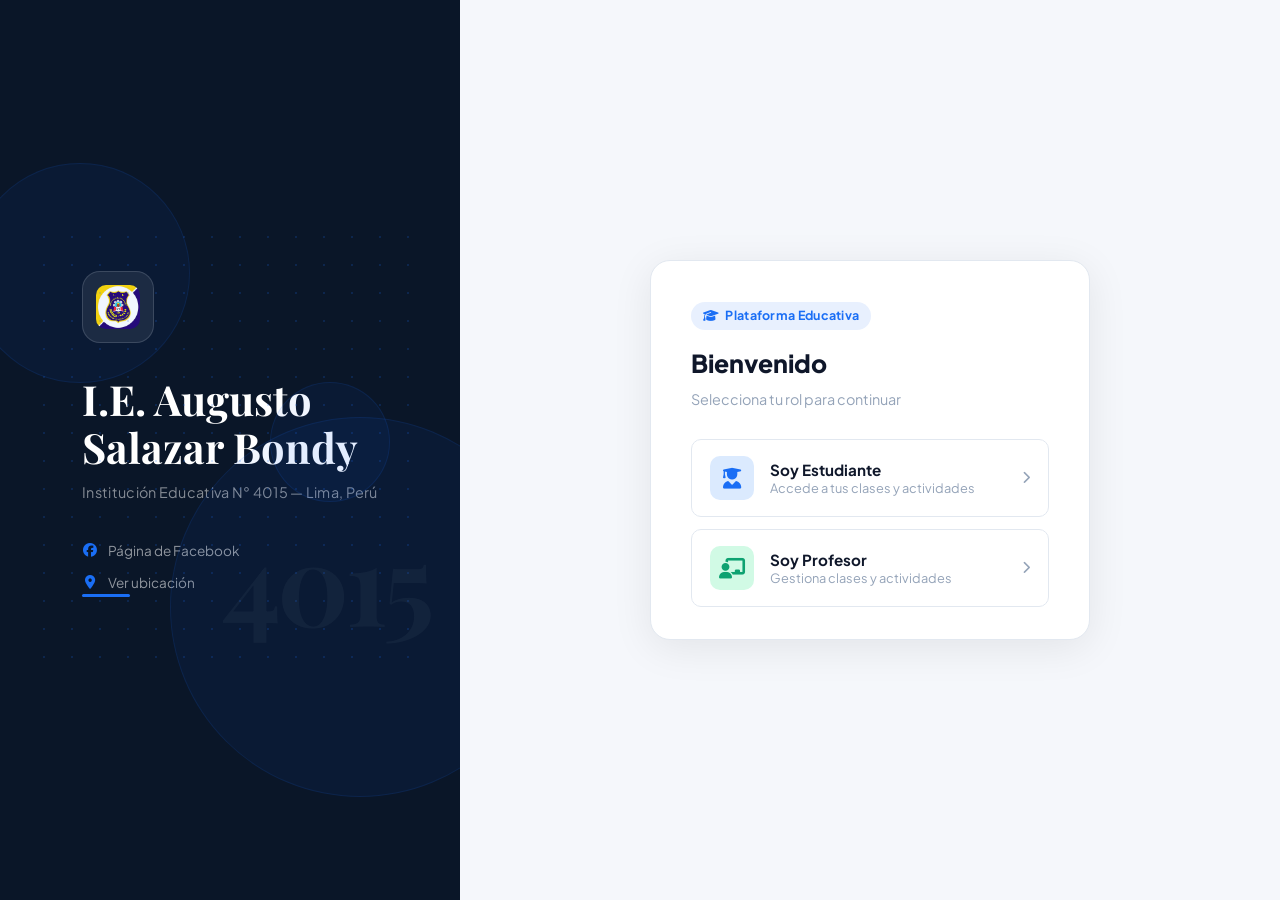
==== commit dfc3e317: "Add files via upload" ====
--- a/index.html
+++ b/index.html
@@ -27,22 +27,23 @@
   <!-- Página principal de login -->
   <div class="login-wrapper" id="login-wrapper">
     
-    <!-- Panel izquierdo decorativo -->
+    <!-- Panel izquierdo — identidad institucional -->
     <div class="login-left">
       <div class="login-left-content">
         <div class="school-badge">
-          <div class="badge-icon"><img src="assets/logo.png" style="width:52px;height:52px;object-fit:contain;border-radius:50%"/></div>
+          <img src="assets/logo.png" style="width:44px;height:44px;object-fit:contain;border-radius:10px"/>
         </div>
         <h1 class="school-title">I.E. Augusto<br>Salazar Bondy</h1>
-        <p class="school-sub">Institución Educativa N° 4015</p>
+        <p class="school-sub">Institución Educativa N° 4015 — Lima, Perú</p>
         <div class="school-links">
           <a href="https://www.facebook.com/share/18pBELJ6jw/" target="_blank" class="social-link">
-            <i class="fab fa-facebook"></i> Facebook
+            <i class="fab fa-facebook"></i> Página de Facebook
           </a>
           <a href="https://share.google/YClJ9vYz95HX5Omny" target="_blank" class="social-link">
-            <i class="fas fa-map-marker-alt"></i> Ubicación
+            <i class="fas fa-map-marker-alt"></i> Ver ubicación
           </a>
         </div>
+        <span class="institution-number">4015</span>
         <div class="login-deco-circles">
           <div class="deco-c c1"></div>
           <div class="deco-c c2"></div>
@@ -58,8 +59,9 @@
         <!-- Selector de rol -->
         <div id="role-selector" class="auth-section active">
           <div class="auth-header">
+            <div class="welcome-chip"><i class="fas fa-graduation-cap"></i> Plataforma Educativa</div>
             <h2>Bienvenido</h2>
-            <p>¿Cómo deseas ingresar hoy?</p>
+            <p>Selecciona tu rol para continuar</p>
           </div>
           <div class="role-buttons">
             <button class="role-btn student-btn" onclick="selectRole('student')">
--- a/style.css
+++ b/style.css
@@ -121,106 +121,135 @@
 @keyframes slideInRight { from { transform: translateX(100%); opacity:0; } to { transform: translateX(0); opacity:1; } }
 
 /* ============ LOGIN ============ */
-.login-page { background: #f0f4ff; }
+.login-page { background: var(--bg); }
 .login-wrapper { display: flex; min-height: 100vh; }
 
-/* Panel izquierdo */
+/* Panel izquierdo — identidad institucional */
 .login-left {
-  width: 420px; min-width: 420px;
-  background: linear-gradient(135deg, #1a6ef5 0%, #7c3aed 100%);
+  width: 460px; min-width: 460px;
+  background: #0a1628;
   display: flex; align-items: center; justify-content: center;
   position: relative; overflow: hidden;
 }
-.login-left-content { position: relative; z-index: 2; padding: 40px; text-align: center; color: white; }
+.login-left-content {
+  position: relative; z-index: 2;
+  padding: 48px 52px; text-align: left; color: white;
+}
 .school-badge {
-  width: 80px; height: 80px;
-  background: rgba(255,255,255,0.2);
-  border-radius: 50%; display: flex; align-items: center; justify-content: center;
-  margin: 0 auto 24px; font-size: 2rem;
-  backdrop-filter: blur(10px);
-  border: 2px solid rgba(255,255,255,0.3);
+  width: 72px; height: 72px;
+  background: rgba(255,255,255,0.08);
+  border-radius: 18px; display: flex; align-items: center; justify-content: center;
+  margin: 0 0 32px;
+  border: 1px solid rgba(255,255,255,0.15);
 }
 .school-title {
   font-family: 'Playfair Display', serif;
-  font-size: 2.4rem; line-height: 1.2;
-  font-weight: 700; color: white; margin-bottom: 8px;
-}
-.school-sub { color: rgba(255,255,255,0.8); font-size: 1rem; margin-bottom: 28px; }
+  font-size: 2.6rem; line-height: 1.15;
+  font-weight: 700; color: #ffffff; margin-bottom: 10px;
+}
+.school-sub {
+  color: rgba(255,255,255,0.5); font-size: 0.9rem;
+  margin-bottom: 36px; letter-spacing: 0.3px;
+}
+/* Línea divisoria decorativa */
+.login-left-content::after {
+  content: ''; display: block;
+  width: 48px; height: 3px;
+  background: var(--primary);
+  border-radius: 2px; margin: 0 0 32px;
+}
+.school-links { display: flex; flex-direction: column; gap: 10px; }
 .social-link {
-  display: inline-flex; align-items: center; gap: 8px;
-  background: rgba(255,255,255,0.15);
-  color: white; padding: 8px 18px; border-radius: 50px;
-  font-size: 0.85rem; margin: 4px;
-  backdrop-filter: blur(10px);
-  border: 1px solid rgba(255,255,255,0.2);
-  transition: background 0.2s;
-}
-.social-link:hover { background: rgba(255,255,255,0.25); text-decoration: none; }
-
-/* Círculos decorativos */
+  display: inline-flex; align-items: center; gap: 10px;
+  color: rgba(255,255,255,0.55); padding: 0;
+  font-size: 0.85rem;
+  transition: color 0.2s;
+}
+.social-link i { width: 16px; text-align: center; color: var(--primary); }
+.social-link:hover { color: white; text-decoration: none; }
+
+/* Malla de puntos de fondo */
 .login-deco-circles { position: absolute; inset: 0; pointer-events: none; }
+.login-deco-circles::before {
+  content: ''; position: absolute; inset: 0;
+  background-image: radial-gradient(circle, rgba(26,110,245,0.18) 1px, transparent 1px);
+  background-size: 28px 28px;
+}
 .deco-c {
   position: absolute; border-radius: 50%;
-  background: rgba(255,255,255,0.06); border: 1px solid rgba(255,255,255,0.1);
-}
-.c1 { width: 300px; height: 300px; bottom: -80px; right: -80px; }
-.c2 { width: 200px; height: 200px; top: -50px; left: -50px; }
-.c3 { width: 150px; height: 150px; top: 40%; left: 20%; }
+  background: rgba(26,110,245,0.06); border: 1px solid rgba(26,110,245,0.12);
+}
+.c1 { width: 380px; height: 380px; bottom: -120px; right: -120px; }
+.c2 { width: 220px; height: 220px; top: -60px; left: -60px; }
+.c3 { width: 120px; height: 120px; top: 35%; right: 10%; }
+
+/* Número decorativo institucional */
+.login-left-content .institution-number {
+  position: absolute; bottom: 40px; right: 0;
+  font-family: 'Playfair Display', serif;
+  font-size: 7rem; font-weight: 700; line-height: 1;
+  color: rgba(255,255,255,0.04); pointer-events: none;
+  letter-spacing: -4px;
+}
 
 /* Panel derecho */
 .login-right {
   flex: 1; display: flex; align-items: center; justify-content: center;
   padding: 40px 20px;
+  background: var(--bg);
 }
 .login-card {
-  background: white; border-radius: var(--radius);
-  box-shadow: var(--shadow-lg); width: 100%; max-width: 440px;
+  background: var(--bg-card); border-radius: 20px;
+  box-shadow: 0 8px 40px rgba(0,0,0,0.08);
+  border: 1px solid var(--border);
+  width: 100%; max-width: 440px;
   overflow: hidden; position: relative;
 }
 
 /* Secciones auth */
-.auth-section { display: none; padding: 36px 36px 28px; }
-.auth-section.active { display: block; animation: fadeInUp 0.3s ease; }
-@keyframes fadeInUp { from { opacity:0; transform:translateY(12px); } to { opacity:1; transform:translateY(0); } }
+.auth-section { display: none; padding: 40px 40px 32px; }
+.auth-section.active { display: block; animation: fadeInUp 0.25s ease; }
+@keyframes fadeInUp { from { opacity:0; transform:translateY(10px); } to { opacity:1; transform:translateY(0); } }
 
 .auth-header { margin-bottom: 28px; position: relative; }
-.auth-header h2 { font-size: 1.6rem; font-weight: 700; color: var(--text); }
-.auth-header p { color: var(--text-secondary); font-size: 0.95rem; margin-top: 4px; }
+.auth-header h2 { font-size: 1.55rem; font-weight: 800; color: var(--text); }
+.auth-header p { color: var(--text-muted); font-size: 0.9rem; margin-top: 5px; }
 .auth-title-wrap { display: flex; align-items: center; gap: 14px; }
 .auth-avatar {
-  width: 50px; height: 50px; border-radius: 50%;
+  width: 46px; height: 46px; border-radius: 12px;
   display: flex; align-items: center; justify-content: center;
-  font-size: 1.3rem; flex-shrink: 0;
+  font-size: 1.2rem; flex-shrink: 0;
 }
 .auth-avatar.student { background: #dbeafe; color: var(--primary); }
 .auth-avatar.teacher { background: var(--secondary-light); color: var(--secondary); }
 .back-btn {
   position: absolute; top: 0; left: 0;
-  background: var(--border-light); border: none;
-  width: 36px; height: 36px; border-radius: 50%;
-  color: var(--text-secondary); font-size: 0.9rem;
+  background: var(--bg); border: 1px solid var(--border);
+  width: 34px; height: 34px; border-radius: 8px;
+  color: var(--text-secondary); font-size: 0.85rem;
   display: flex; align-items: center; justify-content: center;
-  transition: background 0.2s;
-}
-.back-btn:hover { background: var(--border); }
-.auth-title-wrap { padding-left: 52px; }
+  transition: all 0.15s;
+}
+.back-btn:hover { background: var(--border-light); color: var(--text); border-color: var(--primary); }
+.auth-title-wrap { padding-left: 50px; }
 
 /* Botones de rol */
-.role-buttons { display: flex; flex-direction: column; gap: 14px; margin-top: 8px; }
+.role-buttons { display: flex; flex-direction: column; gap: 12px; margin-top: 8px; }
 .role-btn {
   display: flex; align-items: center; gap: 16px;
-  padding: 18px 20px; border-radius: var(--radius-sm);
-  border: 2px solid var(--border); background: white;
-  cursor: pointer; transition: all 0.2s; text-align: left; width: 100%;
-}
-.role-btn:hover { border-color: var(--primary); background: var(--primary-light); transform: translateY(-1px); }
-.role-icon { width: 48px; height: 48px; border-radius: 12px; display: flex; align-items: center; justify-content: center; font-size: 1.4rem; flex-shrink: 0; }
+  padding: 16px 18px; border-radius: var(--radius-sm);
+  border: 1.5px solid var(--border); background: var(--bg-card);
+  cursor: pointer; transition: all 0.18s; text-align: left; width: 100%;
+}
+.role-btn:hover { border-color: var(--primary); background: var(--primary-light); transform: translateX(3px); }
+.role-icon { width: 44px; height: 44px; border-radius: 10px; display: flex; align-items: center; justify-content: center; font-size: 1.3rem; flex-shrink: 0; }
 .student-btn .role-icon { background: #dbeafe; color: var(--primary); }
 .teacher-btn .role-icon { background: var(--secondary-light); color: var(--secondary); }
 .role-info { flex: 1; }
-.role-title { display: block; font-weight: 700; font-size: 1rem; color: var(--text); }
-.role-desc { font-size: 0.82rem; color: var(--text-secondary); }
-.role-arrow { color: var(--text-muted); font-size: 0.85rem; }
+.role-title { display: block; font-weight: 700; font-size: 0.95rem; color: var(--text); }
+.role-desc { font-size: 0.8rem; color: var(--text-muted); margin-top: 1px; }
+.role-arrow { color: var(--text-muted); font-size: 0.8rem; transition: transform 0.18s; }
+.role-btn:hover .role-arrow { transform: translateX(4px); color: var(--primary); }
 
 /* Formularios */
 .form-group { margin-bottom: 18px; }
@@ -230,12 +259,16 @@
   position: absolute; left: 14px; color: var(--text-muted); font-size: 0.9rem; pointer-events: none;
 }
 .input-wrap input {
-  width: 100%; padding: 12px 14px 12px 40px;
-  border: 2px solid var(--border); border-radius: var(--radius-sm);
+  width: 100%; padding: 13px 14px 13px 42px;
+  border: 1.5px solid var(--border); border-radius: var(--radius-sm);
   font-size: 0.95rem; color: var(--text); background: var(--bg);
-  transition: border-color 0.2s;
-}
-.input-wrap input:focus { outline: none; border-color: var(--primary); background: white; }
+  transition: border-color 0.2s, box-shadow 0.2s;
+}
+.input-wrap input:focus {
+  outline: none; border-color: var(--primary);
+  box-shadow: 0 0 0 3px rgba(26,110,245,0.1);
+  background: var(--bg-card);
+}
 .toggle-pw {
   position: absolute; right: 12px;
   background: none; border: none; color: var(--text-muted); padding: 0;
@@ -244,14 +277,14 @@
 /* Botones */
 .btn-primary {
   display: inline-flex; align-items: center; justify-content: center; gap: 10px;
-  background: var(--primary); color: white;
-  border: none; border-radius: var(--radius-sm);
-  padding: 13px 24px; font-size: 0.95rem; font-weight: 600;
-  cursor: pointer; transition: all 0.2s;
-}
-.btn-primary:hover { background: var(--primary-dark); transform: translateY(-1px); box-shadow: 0 4px 16px rgba(26,110,245,0.3); }
-.btn-primary.full-width { width: 100%; margin-top: 8px; }
-.btn-primary:disabled { opacity: 0.6; cursor: not-allowed; transform: none; }
+  background: linear-gradient(135deg, var(--primary) 0%, #1255cc 100%);
+  color: white; border: none; border-radius: var(--radius-sm);
+  padding: 13px 24px; font-size: 0.95rem; font-weight: 700;
+  cursor: pointer; transition: all 0.2s; letter-spacing: 0.2px;
+}
+.btn-primary:hover { filter: brightness(1.08); transform: translateY(-1px); box-shadow: 0 6px 20px rgba(26,110,245,0.35); }
+.btn-primary.full-width { width: 100%; margin-top: 10px; }
+.btn-primary:disabled { opacity: 0.6; cursor: not-allowed; transform: none; filter: none; }
 
 .btn-secondary {
   display: inline-flex; align-items: center; gap: 8px;
@@ -274,11 +307,19 @@
 }
 .btn-success:hover { opacity: 0.9; }
 
-.auth-footer { margin-top: 20px; text-align: center; font-size: 0.87rem; color: var(--text-secondary); }
+.auth-footer { margin-top: 20px; text-align: center; font-size: 0.87rem; color: var(--text-muted); }
 .auth-footer p { margin: 6px 0; }
 .auth-footer a { color: var(--primary); font-weight: 600; }
-.recover-link { color: var(--text-secondary) !important; font-weight: 400 !important; font-size: 0.85rem; }
+.auth-footer a:hover { text-decoration: underline; }
+.recover-link { color: var(--text-muted) !important; font-weight: 400 !important; font-size: 0.82rem; display: inline-flex; align-items: center; gap: 5px; }
 .recover-link:hover { color: var(--primary) !important; }
+/* Bienvenida chip */
+.welcome-chip {
+  display: inline-flex; align-items: center; gap: 6px;
+  background: var(--primary-light); color: var(--primary);
+  font-size: 0.78rem; font-weight: 700; padding: 4px 12px;
+  border-radius: 50px; margin-bottom: 14px; letter-spacing: 0.3px;
+}
 
 /* ============ LAYOUT DASHBOARD ============ */
 .app-layout { display: flex; min-height: 100vh; }
@@ -470,19 +511,20 @@
 .modal {
   background: var(--bg-card); border-radius: var(--radius);
   box-shadow: var(--shadow-lg); width: 100%; max-width: 680px;
-  max-height: 90vh; overflow-y: auto;
+  max-height: 90vh; overflow: hidden;
+  display: flex; flex-direction: column;
   animation: slideUp 0.3s ease;
 }
 .modal-header {
   padding: 20px 24px; border-bottom: 1px solid var(--border);
   display: flex; align-items: center; justify-content: space-between;
-  position: sticky; top: 0; background: var(--bg-card); z-index: 1;
+  flex-shrink: 0; background: var(--bg-card); z-index: 1;
 }
 .modal-header h3 { font-size: 1.1rem; font-weight: 700; }
 .modal-close { background: none; border: none; font-size: 1.1rem; color: var(--text-muted); cursor: pointer; padding: 4px 8px; border-radius: 6px; }
 .modal-close:hover { background: var(--border); color: var(--text); }
-.modal-body { padding: 24px; }
-.modal-footer { padding: 16px 24px; border-top: 1px solid var(--border); display: flex; justify-content: flex-end; gap: 10px; }
+.modal-body { padding: 24px; overflow-y: auto; flex: 1; -webkit-overflow-scrolling: touch; }
+.modal-footer { padding: 16px 24px; border-top: 1px solid var(--border); display: flex; justify-content: flex-end; gap: 10px; flex-shrink: 0; background: var(--bg-card); }
 @keyframes fadeIn { from { opacity:0; } to { opacity:1; } }
 @keyframes slideUp { from { transform:translateY(20px); opacity:0; } to { transform:translateY(0); opacity:1; } }
 
@@ -506,20 +548,35 @@
 
 /* Respuestas de estudiante */
 .activity-form { display: flex; flex-direction: column; gap: 20px; }
-.question-block { background: var(--bg-card); border: 1px solid var(--border); border-radius: var(--radius-sm); padding: 20px 24px; }
+.question-block { background: var(--bg-card); border: 1px solid var(--border); border-radius: var(--radius-sm); padding: 20px 24px; position: relative; overflow: visible; }
 .question-text { font-size: 0.95rem; font-weight: 600; color: var(--text); margin-bottom: 14px; }
 .question-text .q-num { color: var(--primary); margin-right: 8px; }
 .answer-textarea {
-  width: 100%; min-height: 100px; padding: 12px 16px;
+  width: 100%; min-height: 110px; padding: 12px 16px;
   border: 2px solid var(--border); border-radius: var(--radius-sm);
-  font-family: var(--font); font-size: 0.9rem; color: var(--text);
+  font-family: var(--font); font-size: 1rem; color: var(--text);
   resize: vertical; background: var(--bg);
-}
-.answer-textarea:focus { outline: none; border-color: var(--primary); background: white; }
+  -webkit-user-select: text; user-select: text;
+  touch-action: manipulation;
+  cursor: text;
+  -webkit-appearance: none;
+}
+.answer-textarea:focus { outline: none; border-color: var(--primary); box-shadow: 0 0 0 3px rgba(26,110,245,0.12); background: var(--bg-card); }
 .radio-group, .checkbox-group { display: flex; flex-direction: column; gap: 10px; }
-.option-item { display: flex; align-items: center; gap: 12px; cursor: pointer; }
-.option-item input[type="radio"], .option-item input[type="checkbox"] { width: 18px; height: 18px; cursor: pointer; accent-color: var(--primary); }
-.option-item label { font-size: 0.9rem; color: var(--text); cursor: pointer; }
+.option-item {
+  display: flex; align-items: center; gap: 12px; cursor: pointer;
+  font-size: 0.95rem; color: var(--text);
+  padding: 10px 14px; border-radius: var(--radius-sm);
+  border: 2px solid var(--border); background: var(--bg);
+  transition: border-color 0.15s, background 0.15s;
+  touch-action: manipulation; -webkit-user-select: none; user-select: none;
+}
+.option-item:hover, .option-item:active { border-color: var(--primary); background: var(--primary-light); }
+.option-item input[type="radio"], .option-item input[type="checkbox"] {
+  width: 20px; height: 20px; cursor: pointer; accent-color: var(--primary);
+  flex-shrink: 0; touch-action: manipulation;
+}
+.option-item span { cursor: pointer; flex: 1; }
 
 /* ============ IA RETROALIMENTACIÓN ============ */
 .ai-feedback {
@@ -626,7 +683,7 @@
 /* ============ RESPONSIVE ============ */
 @media (max-width: 900px) {
   .login-left { display: none; }
-  .login-right { padding: 24px 16px; }
+  .login-right { padding: 24px 16px; background: var(--bg); }
   .auth-section { padding: 28px 24px 24px; }
   .sidebar { transform: translateX(-100%); }
   .sidebar.open { transform: translateX(0); }
@@ -643,19 +700,24 @@
 @media (max-width: 600px) {
   .stats-grid { grid-template-columns: 1fr 1fr; }
   .classes-grid { grid-template-columns: 1fr; }
-  .modal { border-radius: var(--radius) var(--radius) 0 0; margin-top: auto; }
+  .modal { border-radius: var(--radius) var(--radius) 0 0; margin-top: auto; max-height: 85vh; }
   .modal-overlay { align-items: flex-end; padding: 0; }
+  .modal-body { padding: 16px; }
+  .answer-textarea { font-size: 16px; } /* Prevent iOS zoom on focus */
+  .form-input { font-size: 16px; }
 }
 
 /* ============ MODO OSCURO — FIXES ============ */
-[data-theme="dark"] .login-card { background: var(--bg-card); }
-[data-theme="dark"] .auth-section { background: var(--bg-card); }
-[data-theme="dark"] .role-btn { background: var(--bg-card); border-color: var(--border); color: var(--text); }
+[data-theme="dark"] .login-page { background: #060d1a; }
+[data-theme="dark"] .login-right { background: #060d1a; }
+[data-theme="dark"] .login-card { background: #0f172a; border-color: #1e293b; }
+[data-theme="dark"] .auth-section { background: #0f172a; }
+[data-theme="dark"] .role-btn { background: #0f172a; border-color: #1e293b; color: var(--text); }
 [data-theme="dark"] .role-btn:hover { background: var(--primary-light); border-color: var(--primary); }
 [data-theme="dark"] .role-title { color: var(--text); }
 [data-theme="dark"] .role-desc { color: var(--text-secondary); }
-[data-theme="dark"] .input-wrap input { background: #0f172a; color: var(--text); border-color: var(--border); }
-[data-theme="dark"] .input-wrap input:focus { background: #1e293b; border-color: var(--primary); }
+[data-theme="dark"] .input-wrap input { background: #070e1c; color: var(--text); border-color: #1e293b; }
+[data-theme="dark"] .input-wrap input:focus { background: #0f172a; border-color: var(--primary); }
 [data-theme="dark"] .modal { background: var(--bg-card); }
 [data-theme="dark"] .modal-header { background: var(--bg-card); }
 [data-theme="dark"] .question-block { background: #1e293b; border-color: var(--border); }
@@ -664,8 +726,12 @@
 [data-theme="dark"] .question-item { background: #1e293b; border-color: var(--border); }
 [data-theme="dark"] .add-q-btn { background: var(--bg-card); color: var(--text-secondary); border-color: var(--border); }
 [data-theme="dark"] .add-q-btn:hover { border-color: var(--primary); color: var(--primary); background: var(--primary-light); }
-[data-theme="dark"] .form-input { background: #0f172a; color: var(--text); border-color: var(--border); }
-[data-theme="dark"] .form-input:focus { background: #1e293b; }
+[data-theme="dark"] .form-input { background: #070e1c; color: var(--text); border-color: #1e293b; }
+[data-theme="dark"] .form-input:focus { background: #0f172a; border-color: var(--primary); }
+[data-theme="dark"] .answer-textarea { background: #070e1c; color: var(--text); border-color: #1e293b; }
+[data-theme="dark"] .answer-textarea:focus { background: #0f172a; border-color: var(--primary); }
+[data-theme="dark"] .option-item { background: #0f172a; border-color: #1e293b; color: var(--text); }
+[data-theme="dark"] .option-item:hover { background: var(--primary-light); border-color: var(--primary); }
 [data-theme="dark"] .topbar { background: var(--bg-card); }
 [data-theme="dark"] .topbar-search { background: #0f172a; border-color: var(--border); }
 [data-theme="dark"] .topbar-search input { color: var(--text); }
@@ -684,3 +750,62 @@
 [data-theme="dark"] .school-sub { color: rgba(255,255,255,0.8); }
 [data-theme="dark"] .loader-logo { color: var(--primary); }
 [data-theme="dark"] .global-loader { background: var(--bg-card); }
+
+/* ── Banner éxito envío actividad ── */
+.submission-success-banner {
+  display: flex;
+  align-items: center;
+  gap: 12px;
+  background: var(--secondary-light);
+  color: #065f46;
+  border-radius: var(--radius-sm);
+  padding: 14px 20px;
+  font-weight: 600;
+  font-size: 1rem;
+  margin-bottom: 4px;
+}
+.submission-success-banner i {
+  font-size: 1.4rem;
+  flex-shrink: 0;
+}
+[data-theme="dark"] .submission-success-banner {
+  background: #064e3b;
+  color: #6ee7b7;
+}
+
+/* ── IA loading dots ── */
+.ai-feedback-loading {
+  opacity: 0.85;
+}
+.ai-loading-dots {
+  display: flex;
+  gap: 8px;
+  padding: 8px 0 4px;
+}
+.ai-loading-dots span {
+  width: 10px;
+  height: 10px;
+  background: var(--primary);
+  border-radius: 50%;
+  animation: ai-dot-bounce 1.2s infinite ease-in-out;
+}
+.ai-loading-dots span:nth-child(2) { animation-delay: 0.2s; }
+.ai-loading-dots span:nth-child(3) { animation-delay: 0.4s; }
+@keyframes ai-dot-bounce {
+  0%, 80%, 100% { transform: scale(0.6); opacity: 0.4; }
+  40%           { transform: scale(1);   opacity: 1; }
+}
+
+/* ── Pregunta reflexión IA ── */
+.ai-reflection {
+  background: linear-gradient(135deg, var(--primary-light), var(--purple-light));
+  border-radius: var(--radius-sm);
+  padding: 12px 16px;
+  margin-top: 4px;
+}
+.ai-reflection .ai-section-title {
+  color: var(--primary);
+}
+[data-theme="dark"] .ai-reflection {
+  background: linear-gradient(135deg, #1e3a5f, #2d1e4e);
+}
